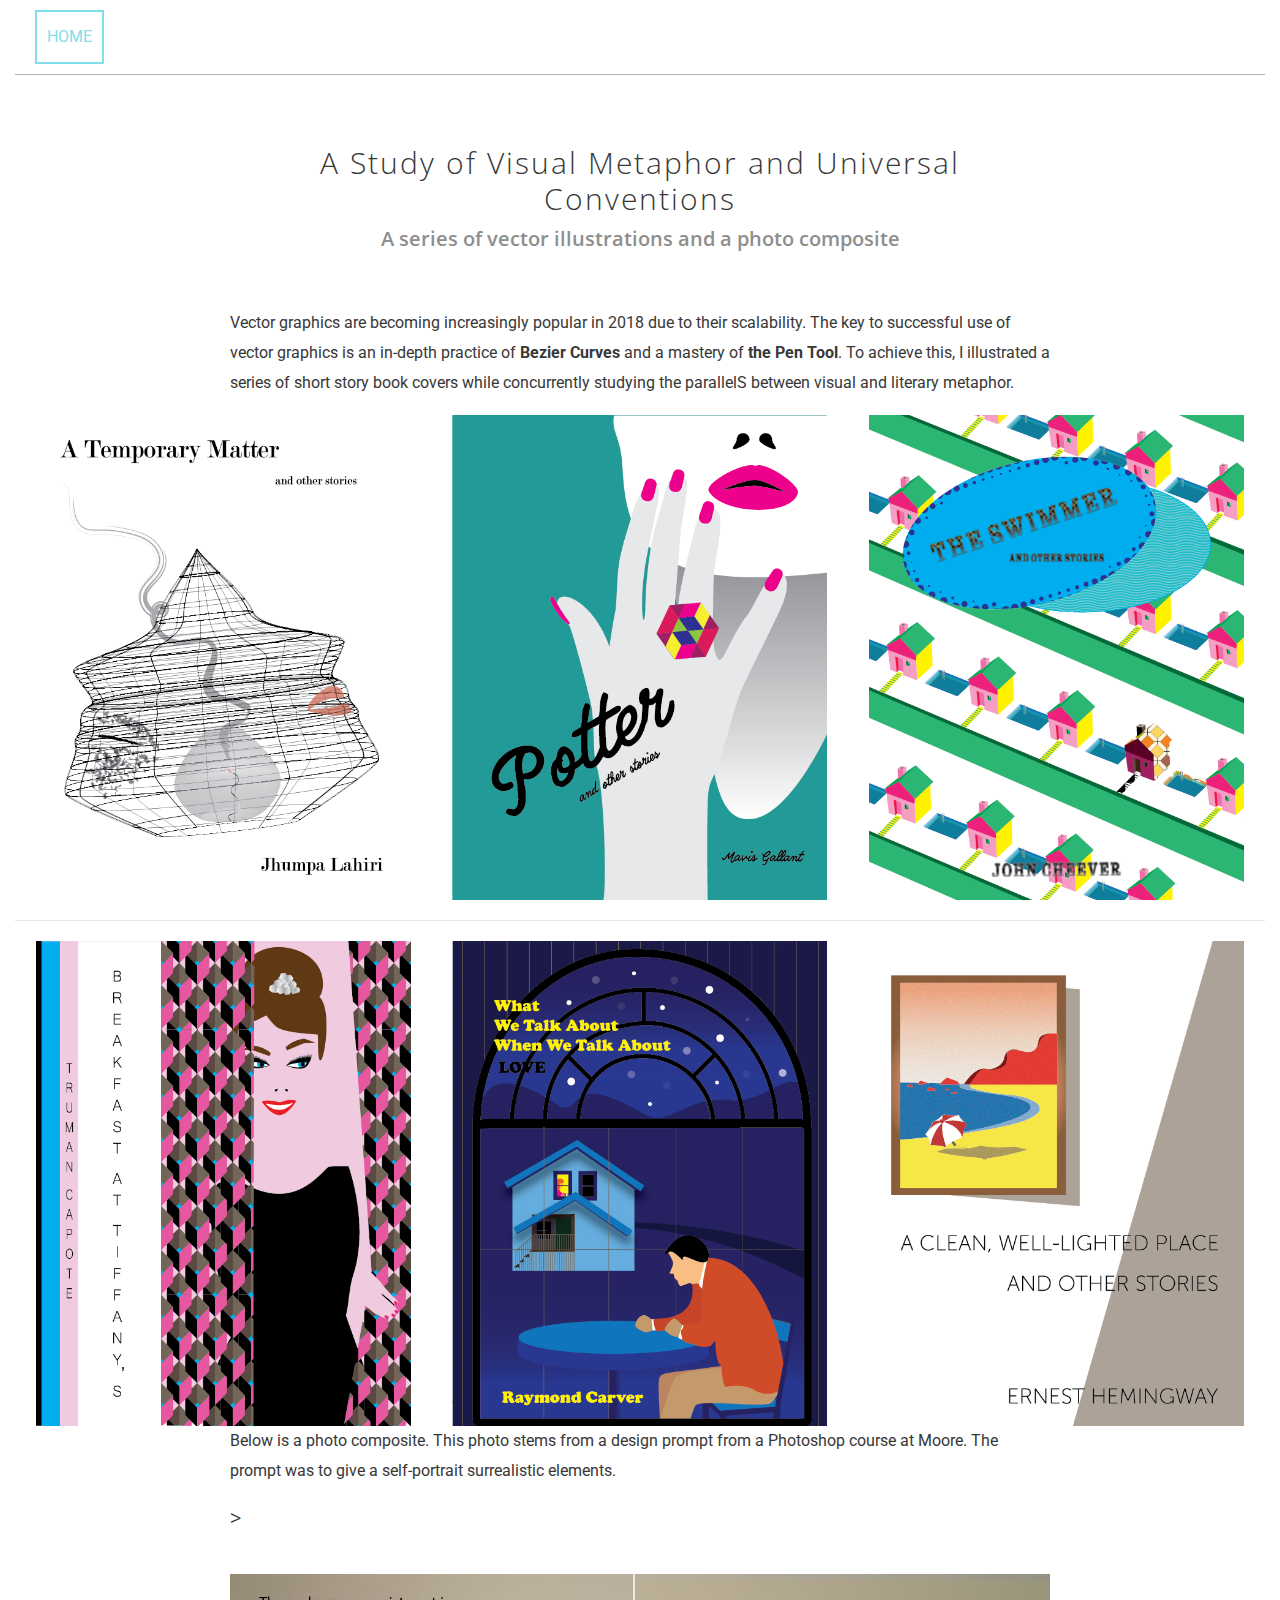
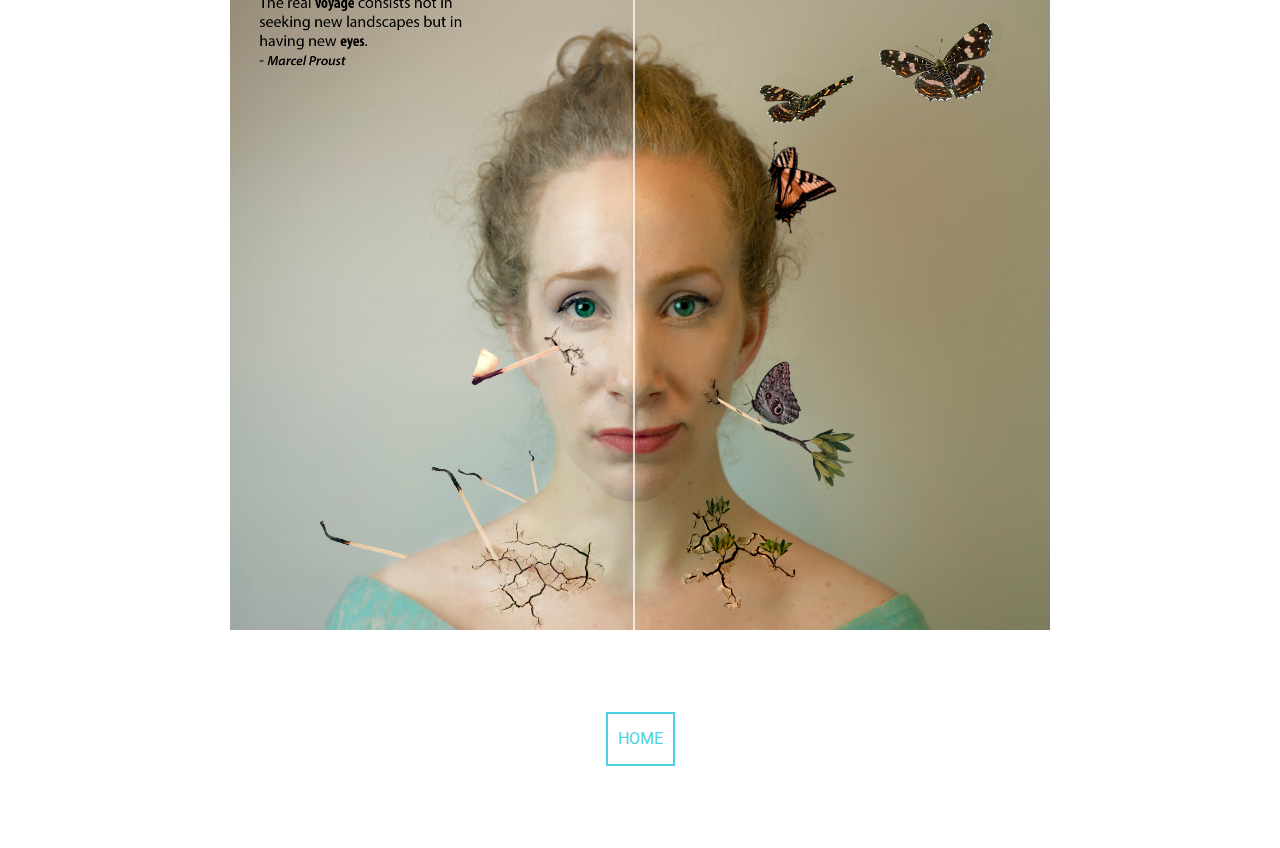
==== adobe.html @ 5710a35b "margins" ====
<html>

    <head>
    <title>Amy Asadi | Portfolio</title>
<!--
        
    BOOTSTRAP 4
-->
    <link type="text/css" rel="stylesheet" href="vendors/bootstrap-4.0.0/bootstrap-4.0.0-dist/css/bootstrap.min.css">
    <meta name="viewport" content="width=device-width, initial-scale=1.0">
        <link href="assets/css/bootstrap-responsive.css" rel="stylesheet">    
 <!--    CUSTOM CSS-->
    <link type="text/css" rel="stylesheet" href="resources/css/main-css.css">
    
        
<!--      FONTS  -->
     <link href="https://fonts.googleapis.com/css?family=Open+Sans:300,400,600,700" rel="stylesheet">
    <link href="https://fonts.googleapis.com/css?family=Roboto:300,400,500,700" rel="stylesheet">
    
    </head>
    
    
     <body>
     
    <div class="container-fluid">
    <div class="row">
        <div class= col-md-12>
    <nav class="navbar sticky-top">

   
        <a class="navigation-link" href="index.html">Home</a>
 
            </nav>
             
  </div>       
    
  </div>
             
         
       <div class="container">
        <div class="row main-content-copy">
    <div class="col-md-12">
    <h2>A Study of Visual Metaphor and Universal Conventions</h2>
        <h4 class="inner-pages inner-pages-top">A series of vector illustrations and a photo composite</h4>
        
        <p>Vector graphics are becoming increasingly popular in 2018 due to their scalability. The key to successful use of vector graphics is an in-depth practice of <strong>Bezier Curves</strong> and a mastery of <strong>the Pen Tool</strong>. To achieve this, I illustrated a series of short story book covers while concurrently studying the parallelS between visual and literary metaphor. </p>
    
            </div>
           </div>
        </div>
    
        <div class="vector-row">
        <img class="thumbnail-vector"src="resources/img/vectors/A%20Temporary%20Matter.png" alt="a temporary matter">
        <img class="thumbnail-vector"src="resources/img/vectors/Potter.png" alt="potter">
        <img class="thumbnail-vector"src="resources/img/vectors/The%20Swimmer.png" alt="the swimmer">
     </div>
        <hr>
      <div class="vector-row">
        <img class="thumbnail-vector"src="resources/img/vectors/Breakfast%20At%20Tiffany's.png" alt="a temporary matter">
        <img class="thumbnail-vector"src="resources/img/vectors/What%20We%20Talk%20About%20When%20We%20Talk%20About%20Love.png" alt="potter">
        <img class="thumbnail-vector"src="resources/img/vectors/A%20Clean%20Well%20Lighted%20Place.png" alt="the swimmer">
     </div>
        
        
        <div class="container">
            <div class="row main-content-copy">
                <div class="col-md-12">
                    <p>Below is a photo composite. This photo stems from a design prompt from a Photoshop course at Moore. The prompt was to give a self-portrait surrealistic elements.</p>
          >                  
        <img class="thumbnail-mentor-map" src="resources/img/vectors/composite.jpg">
                    
           <div class=button-box>         
        <a class="navigation-link" href="index.html">Home</a>
            </div>
        </div>
            </div>
        </div>
        
        

    </body>
---- resources/css/main-css.css ----
/*AMY PORTFOLIO CSS MAIN*/


/*-----------------RESETS-------------------------*/

*{
    margin: 0;
    padding: 0;
    box-sizing:border-box;
}

/*----------------GLOBAL STYLES'-------------------*/


html,
body{
    height:100%;
    background-color:#fff;
    font-family: 'Open Sans', sans-serif;
    font-size:20px;
    color:#383838;
    text-rendering: optimizeLegibility;
/*   */
    
       
}
.wrapper,
.container {

    margin:auto;
    max-width: 1440px;
    min-width:360px;
    
}



/*--------------------FONTS--------------------------*/




h3 {
    font-size: 1em;
    font-weight:200;
    text-transform: uppercase;
    border-top: 1px solid #8e8e8e;
    border-bottom: 1px solid #8e8e8e;
    padding: 10px 0;
    margin-top:20px;
    margin-bottom:20px;
    
}



h2 {
    font-size:1.5rem;
    font-weight:300;
    letter-spacing:2px;
    margin:30px 0 10px 0;
    text-align:center;
    
}


h4 {
    
    font-size:1rem;
    font-weight:600;
    color:#8e8e8e;
}

h5 {
    font-family: 'Roboto', sans-serif;
    font-size:.8rem;
    font-weight:300;
}

p {
    margin-bottom:2%;
}

p,
li {
    font-family: 'Roboto', sans-serif;
    font-size:.8rem;
    font-weight:400;
    line-height: 1.5rem;
}

a:link,
a:visited{
    font-family: 'Roboto', sans-serif;
    font-size:.8rem;
    font-weight:400;
    line-height: 1.5rem;
    color: #4dd0e1;
}



/*Navigation*/

.button-box {
    display:flex;
    justify-content: space-around;
    margin-bottom:10%;
}

.navigation-link {
    border: 2px solid #4dd0e1;
    padding:10px;
    font-weight: 500;
    margin 2% 0;
}

.navigation-link:hover,
.naigation-link:visited {
    text-decoration: none;
    color: #69b8c3;
    transition: 0.2s;
}

.inner-pages-top {
    margin-bottom:7%;
}

.heading-inner{
    margin-top:6%;

}

.dashboard-principles {
    display: flex;
    justify-content: center;
}

.vector-row {
/*background-color:#ededed;*/
display:flex;
justify-content: center;
    margin:0;
    
}

.thumbnail-vector {
    width:30%;
    height:auto;
    margin:auto;
       
    
}


.container-septa {
    display:flex;
    flex-direction: row;
    justify-content: center;
   
}
/*--------------------ASIDE INFO STYLES--------------*/

.aside-info {
    position:sticky;
    top:0;
    left:0;
    border-right: 1px solid #8e8e8e;
    border-left: 1px solid #8e8e8e;
    height:100vh;
    padding:0 10%;
}

.aside-info-box {
    position: relative;;
    top:50%;
    transform: translateY(-50%);
     
    
}

.aside-info-box img {
    width: 150px;
    height:auto;
    border-radius: 50%;
    display:block;
    margin:auto;
    margin-bottom:10px;
}


.aside-info-box h1 {
    color:#777777;
    font-size:1.5rem;
    font-weight:600;
    text-align:center;
    margin-bottom:5px;
    
}


.aside-info p {
    font-size: .8rem;
    font-weight:300;
    text-align:center;
    
}


.aside-info ul {
    width:50%;
    margin:auto;
    display:flex;
    justify-content:space-around;
   
}


.aside-info ul li {
    display:inline;
    list-style:none;
   
   
}


/*-------------PHOTOS----------------------------*/

.thumbnail-feature {
    max-width: 60%;
    height:auto;
    display:block;
    margin: 5% auto 15% auto;
}


.thumbnail-septa {
    max-width: 40%;
    height:auto;
    display:block;
    margin: 2%;
     align-self: center;
}

.thumbnail-mentor-map {
    max-width:100%;
    height:auto;
    display:block;
    margin: 5% auto 10% auto;
}


/*-------------MAIN CONTENT STYLES----------------*/
.thumbnail {
    max-width: 60%;
    height:auto;
    display:block;
    margin: 2% auto;
}

.main-content-box {
/*    background-color:#fff7f7;*/
    border-radius: 5px;
    margin-top:20px;
}

.main-content-box h2 {
    font-size: .9rem;
    font-weight: 600;
    margin-bottom:5px;
    margin-top:20px;
    
}

.main-content-box p {
    font-size:.7rem;
    font-weight:200;
    margin-bottom:5px;
    
}

.main-content-box a:link,
.main-content-box a:visited,
 .navigation-link {
    font-size: .7rem;
    font-weight: 700;
    color: #4dd0e1;
    text-transform: uppercase;
}


.main-content-box a:hover,
.main-content-box a:active,
 {
    text-decoration:none;
    color:#3db0bf;
    transition: 0.2s;
}


.casestudy-one {
     border-bottom: 1px solid rgba(167, 167, 167, 0.5);
    margin-bottom:20px;
}


.main-content-copy {
    margin:auto;
}

/*----------------PAGNATION STYLES-------------------*/


.navbar {
    background-color:#fff;
    opacity: 0.7;
    border-bottom: 1px solid #8e8e8e;
    margin-bottom:40px;
    position:sticky;
    webkit:sticky;
    
}



.navbar-brand{
    
}
.navbar-brand-img {
    width:50px;
    height:auto;
    
}



.pagination {
    
    margin-top:20px;
}


.main-content-copy {
    max-width:850px;
    margin:auto;
}

.inner-pages {
    text-align:center;
}





@media only screen and (max-width: 768px) {
    
    .wrapper {
        margin-bottom: 5%;
    }
    
    .navbar-sticky-top {
        width:80%;
    }
    
   
        h1
        p, {
            text-align:center;
        }
   

   .thumbnail-septa {
    max-width: 30%;
    height:auto;
    display:block;
    margin: 2% auto;
}
    
    .vector-row {
        display:flex;
        flex-direction: column;
    
       
    }
    
    .thumbnail-feature {
        width:60%;
    }
    
    .thumbnail-vector {
        width: 50%;
        height:auto;
        margin-bottom:20px;
    }
    
    .container-septa {
    display:flex;
    flex-direction: column;
   
}
    
    .thumbnail-mentor-map {
        width:60%;
    }

}
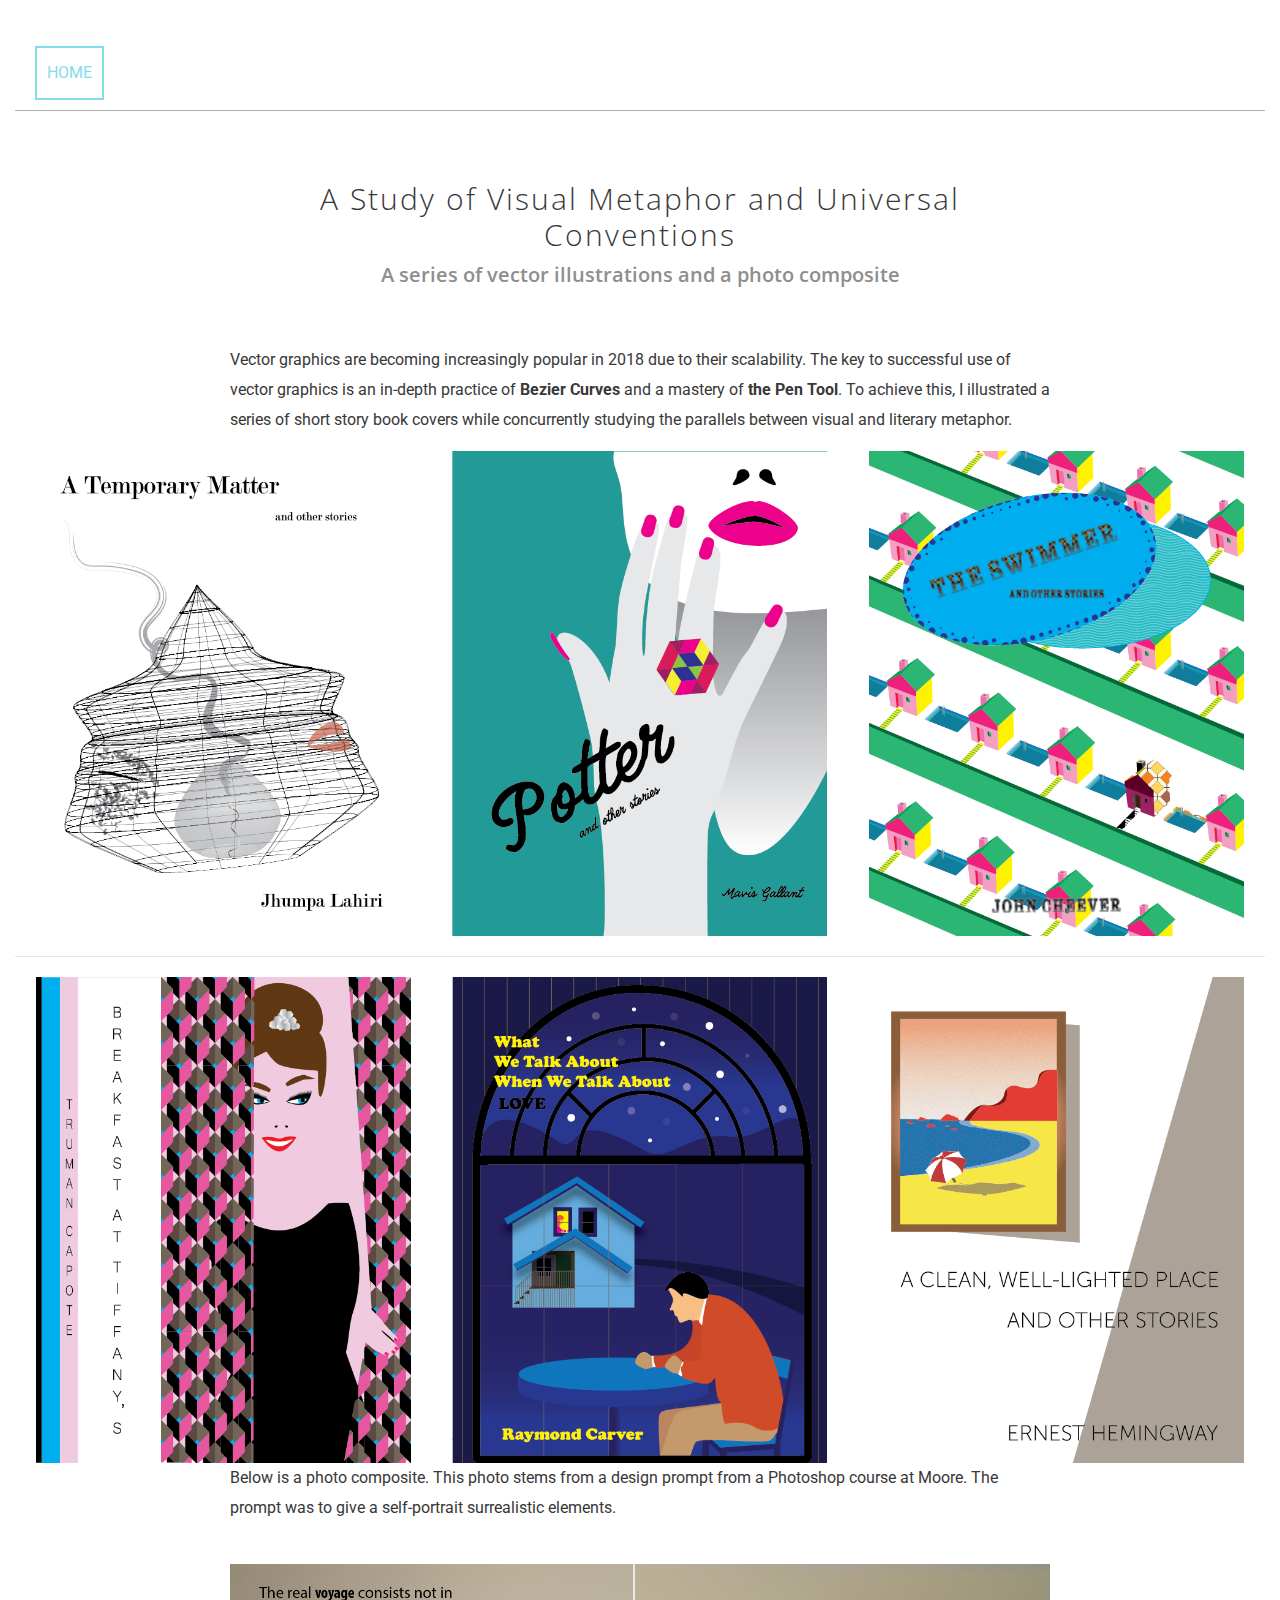
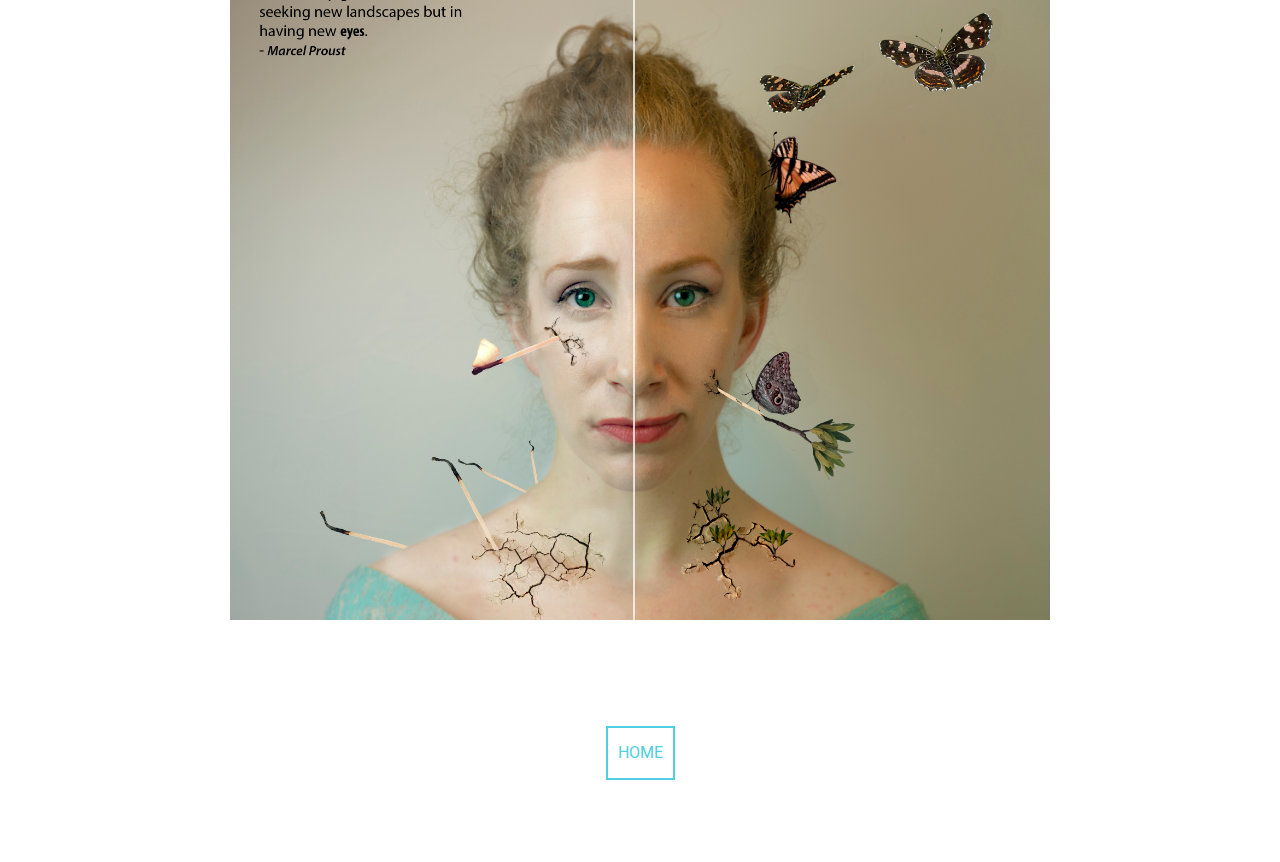
==== commit 162e05a4: "clean" ====
--- a/adobe.html
+++ b/adobe.html
@@ -7,7 +7,7 @@
     BOOTSTRAP 4
 -->
     <link type="text/css" rel="stylesheet" href="vendors/bootstrap-4.0.0/bootstrap-4.0.0-dist/css/bootstrap.min.css">
-    <meta name="viewport" content="width=device-width, initial-scale=1.0">
+    <meta name="viewport" content="width=device-width, initial-scale=1">
         <link href="assets/css/bootstrap-responsive.css" rel="stylesheet">    
  <!--    CUSTOM CSS-->
     <link type="text/css" rel="stylesheet" href="resources/css/main-css.css">
@@ -43,7 +43,7 @@
     <h2>A Study of Visual Metaphor and Universal Conventions</h2>
         <h4 class="inner-pages inner-pages-top">A series of vector illustrations and a photo composite</h4>
         
-        <p>Vector graphics are becoming increasingly popular in 2018 due to their scalability. The key to successful use of vector graphics is an in-depth practice of <strong>Bezier Curves</strong> and a mastery of <strong>the Pen Tool</strong>. To achieve this, I illustrated a series of short story book covers while concurrently studying the parallelS between visual and literary metaphor. </p>
+        <p>Vector graphics are becoming increasingly popular in 2018 due to their scalability. The key to successful use of vector graphics is an in-depth practice of <strong>Bezier Curves</strong> and a mastery of <strong>the Pen Tool</strong>. To achieve this, I illustrated a series of short story book covers while concurrently studying the parallels between visual and literary metaphor. </p>
     
             </div>
            </div>
@@ -66,7 +66,7 @@
             <div class="row main-content-copy">
                 <div class="col-md-12">
                     <p>Below is a photo composite. This photo stems from a design prompt from a Photoshop course at Moore. The prompt was to give a self-portrait surrealistic elements.</p>
-          >                  
+                            
         <img class="thumbnail-mentor-map" src="resources/img/vectors/composite.jpg">
                     
            <div class=button-box>         
@@ -78,4 +78,4 @@
         
         
 
-    </body>+    </body>
--- a/resources/css/main-css.css
+++ b/resources/css/main-css.css
@@ -112,7 +112,8 @@
     border: 2px solid #4dd0e1;
     padding:10px;
     font-weight: 500;
-    margin 2% 0;
+    margin-top: 3%;
+    color:pink;
 }
 
 .navigation-link:hover,
@@ -404,4 +405,4 @@
         width:60%;
     }
 
-}+}
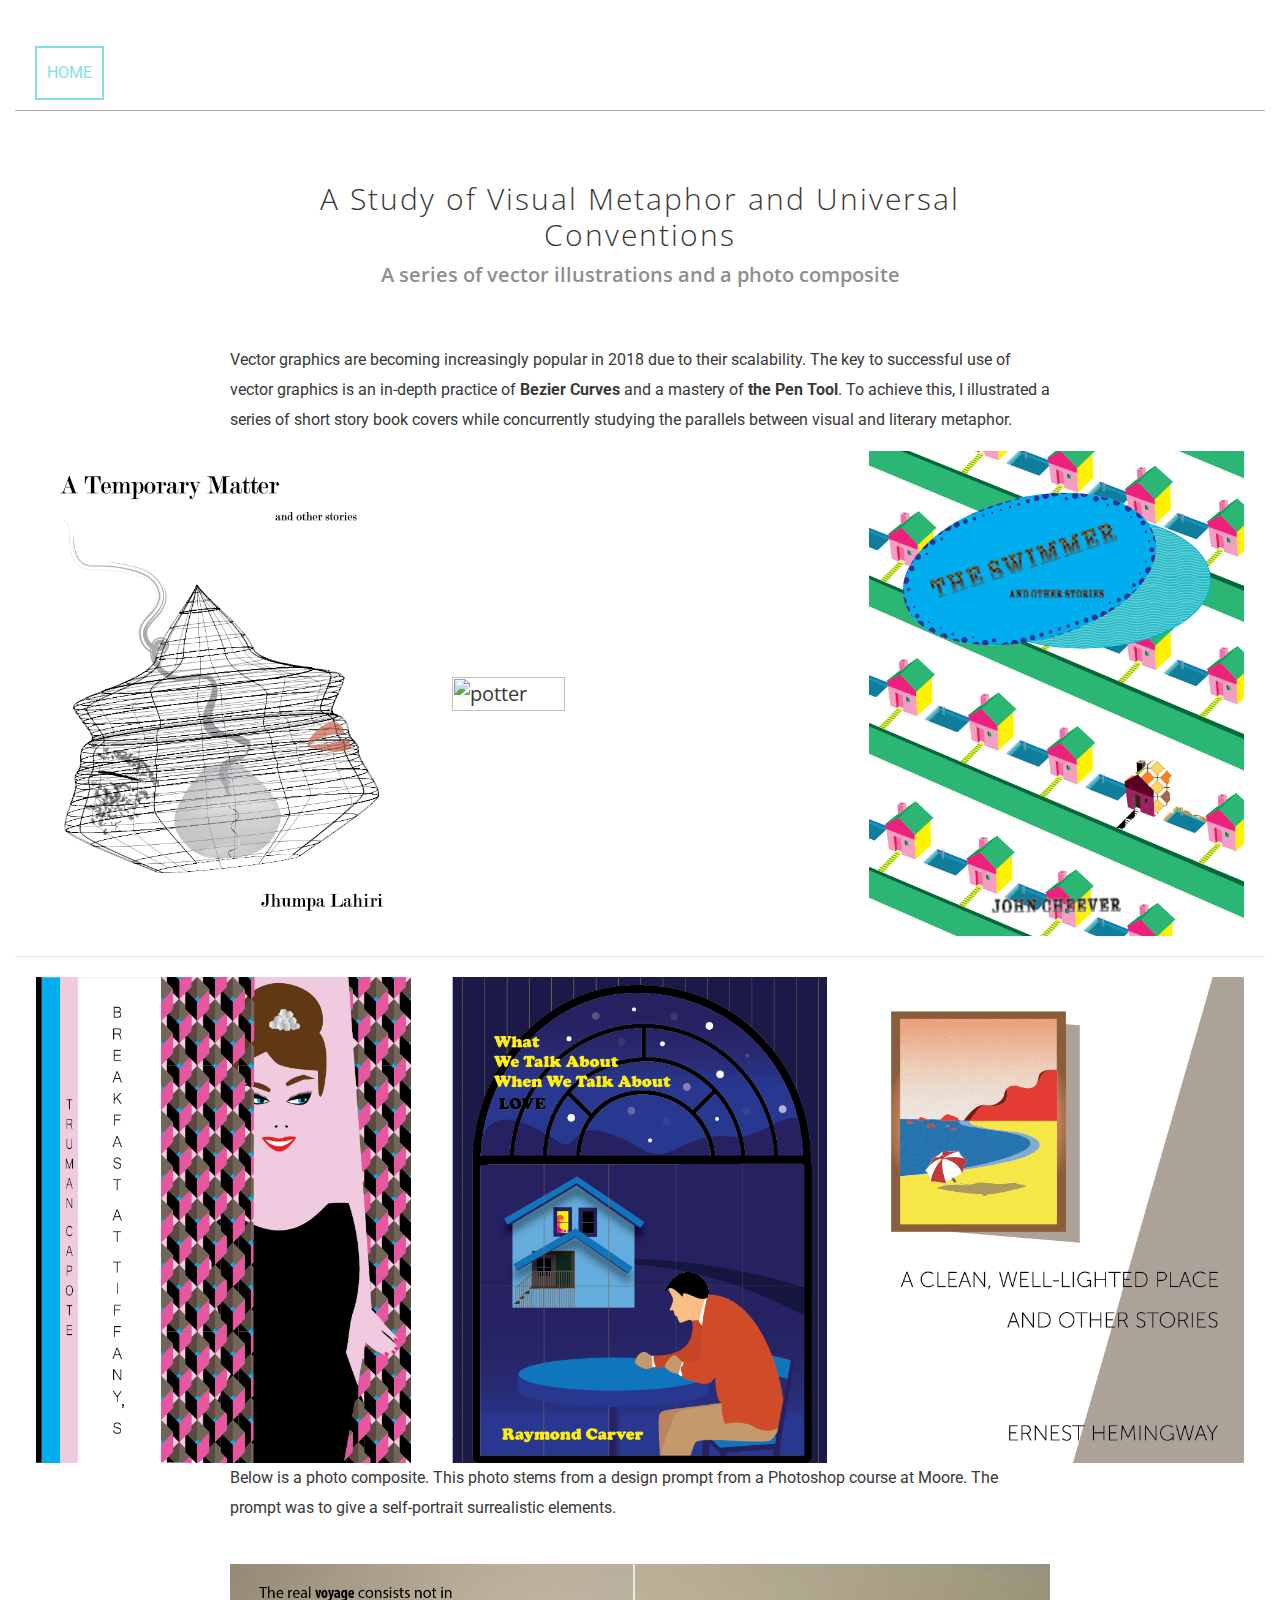
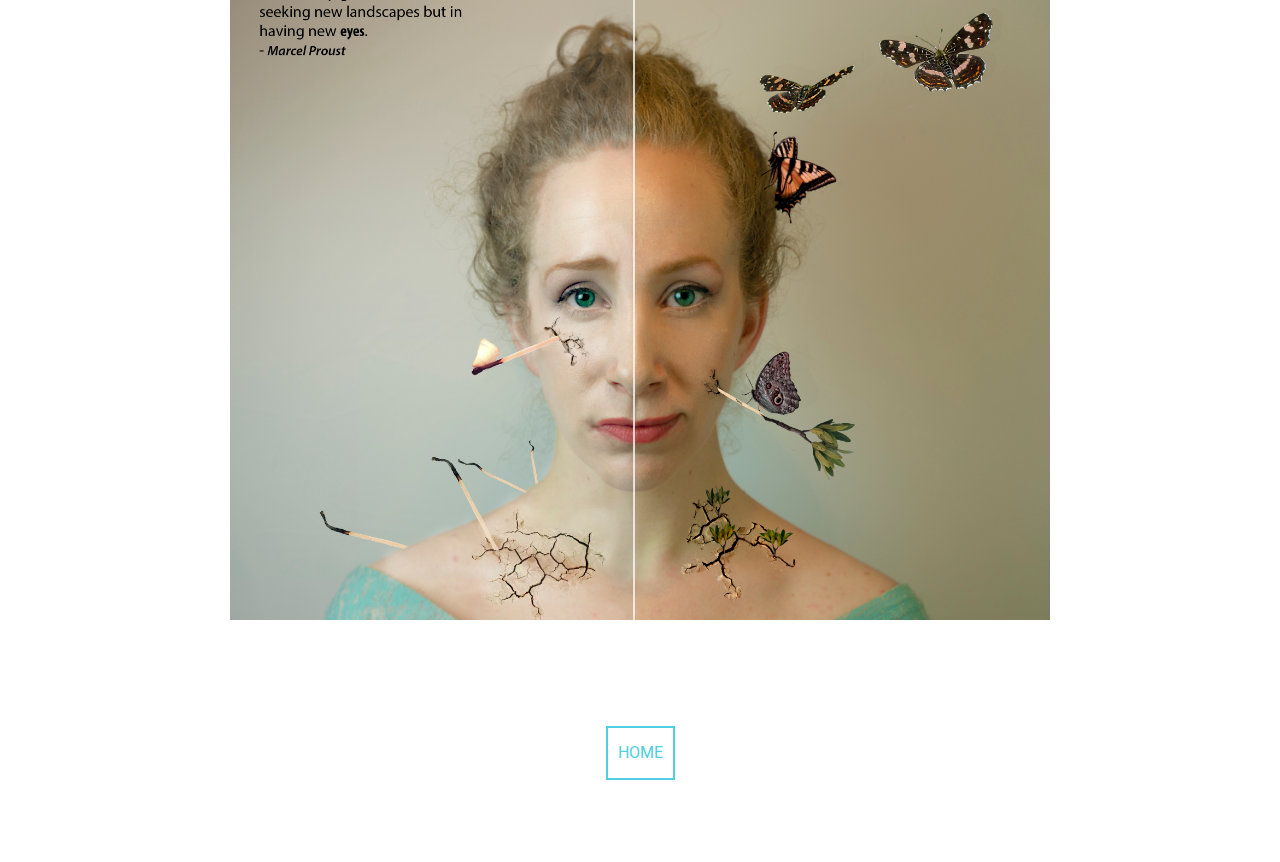
==== commit 3eb5da91: "potter new" ====
--- a/adobe.html
+++ b/adobe.html
@@ -51,7 +51,7 @@
     
         <div class="vector-row">
         <img class="thumbnail-vector"src="resources/img/vectors/A%20Temporary%20Matter.png" alt="a temporary matter">
-        <img class="thumbnail-vector"src="resources/img/vectors/Potter.png" alt="potter">
+        <img class="thumbnail-vector"src="resources/img/vectors/potter.png" alt="potter">
         <img class="thumbnail-vector"src="resources/img/vectors/The%20Swimmer.png" alt="the swimmer">
      </div>
         <hr>
--- a/resources/css/main-css.css
+++ b/resources/css/main-css.css
@@ -113,7 +113,7 @@
     padding:10px;
     font-weight: 500;
     margin-top: 3%;
-    color:pink;
+
 }
 
 .navigation-link:hover,
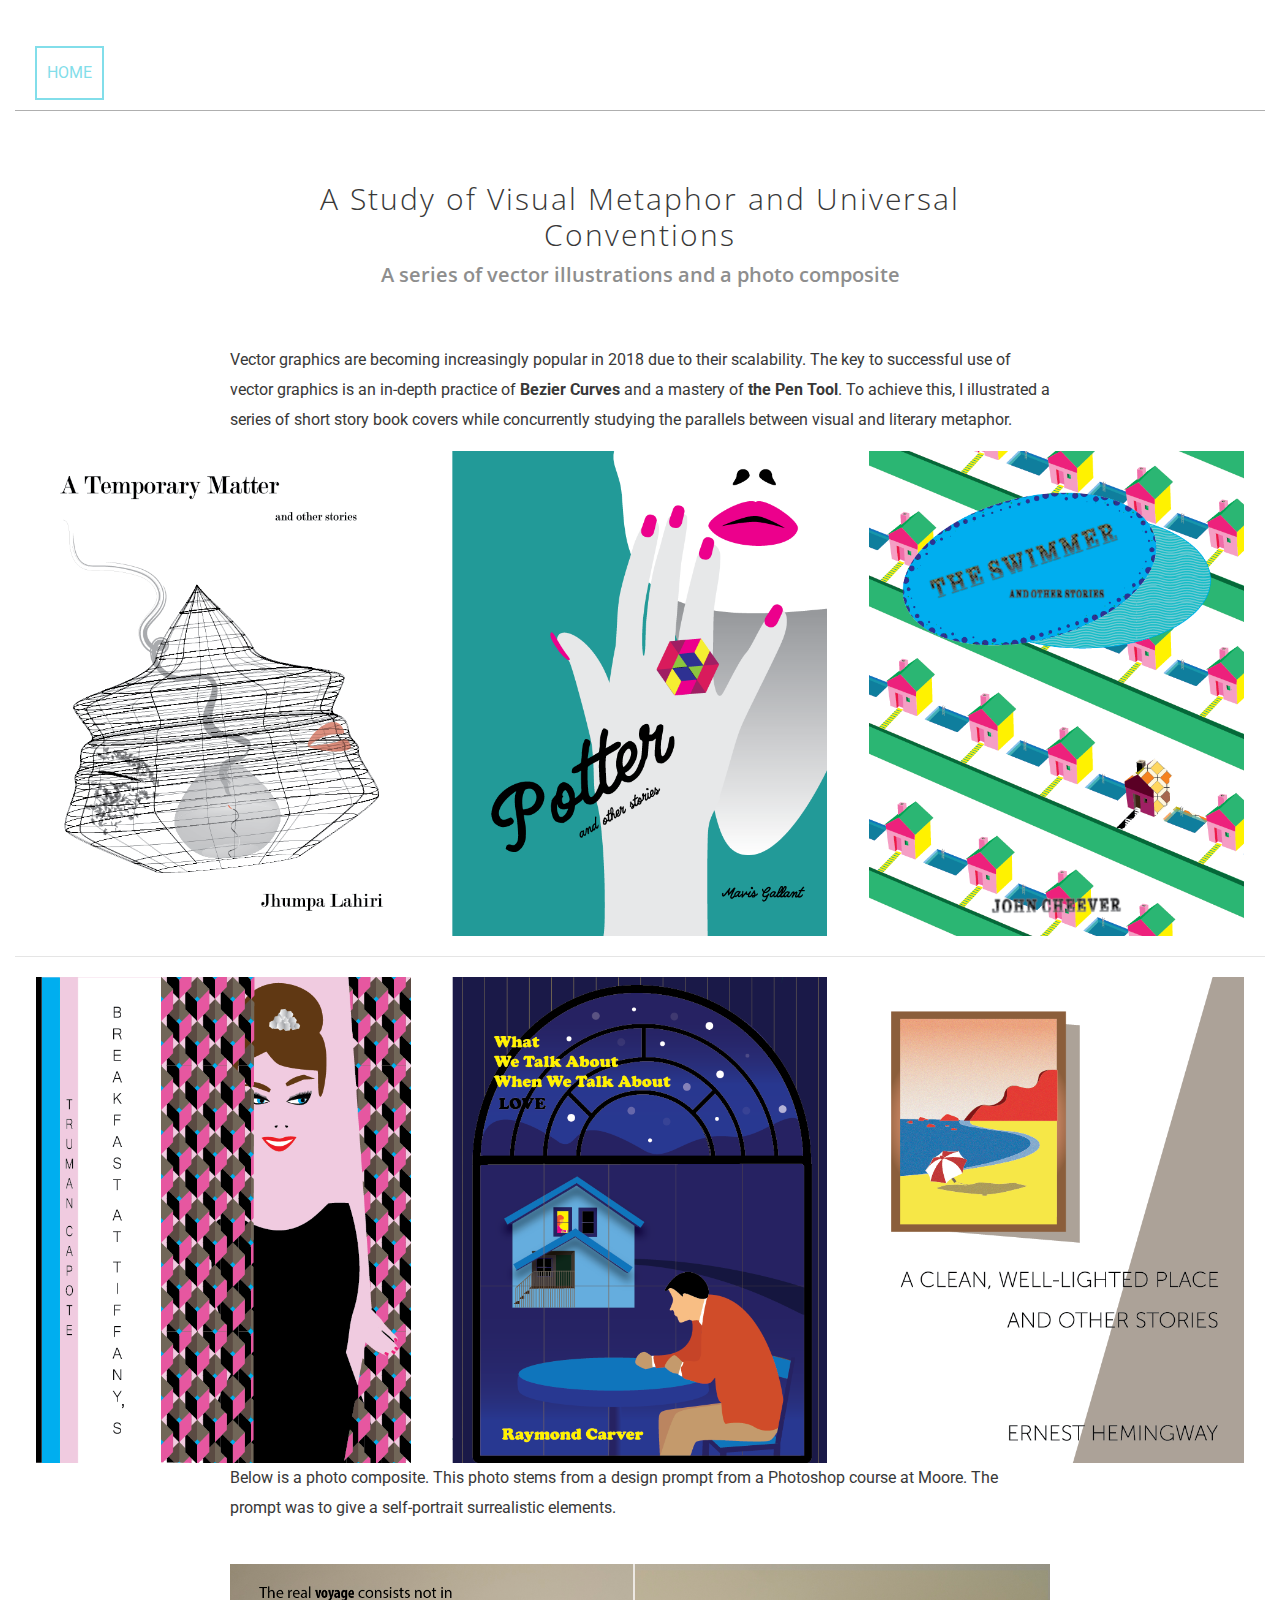
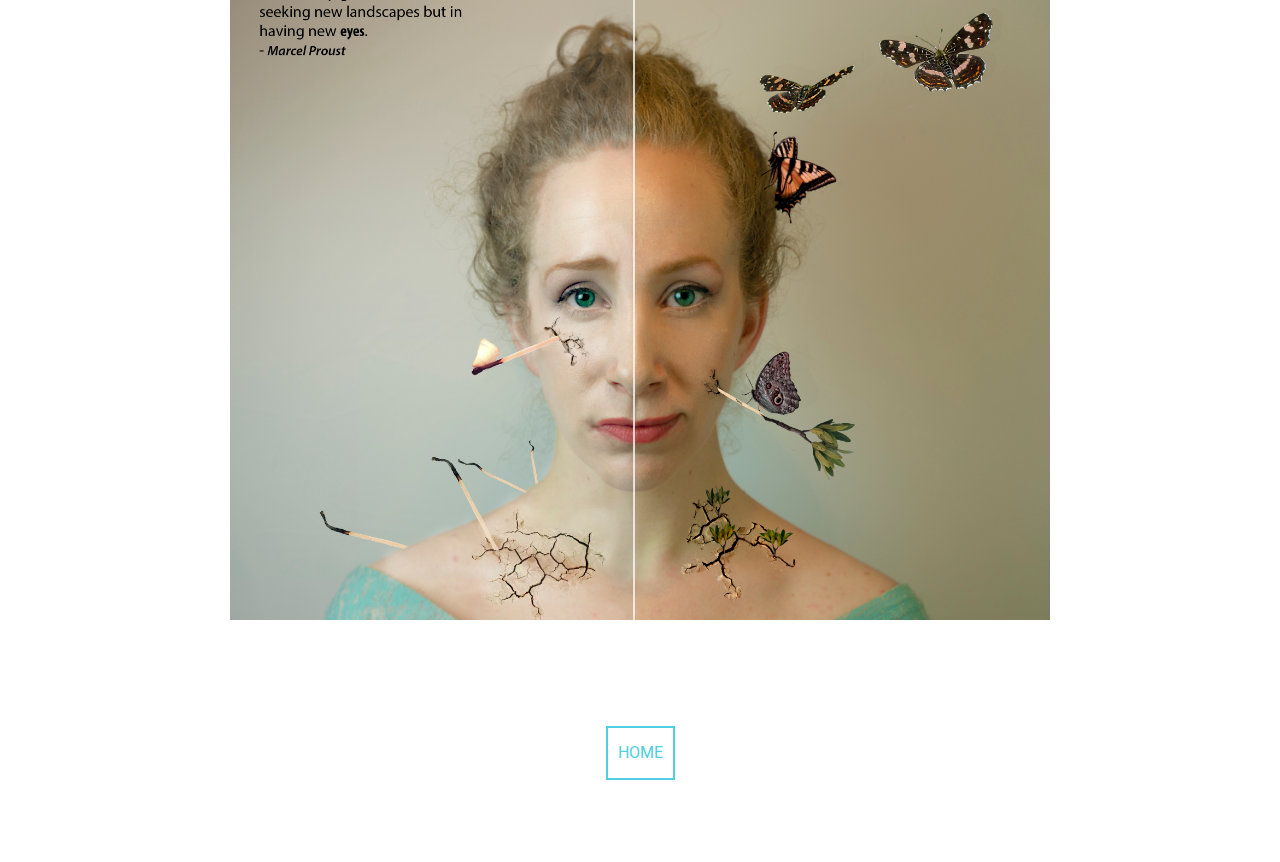
==== commit 09e4d0f6: "potter new photo" ====
--- a/adobe.html
+++ b/adobe.html
@@ -51,7 +51,7 @@
     
         <div class="vector-row">
         <img class="thumbnail-vector"src="resources/img/vectors/A%20Temporary%20Matter.png" alt="a temporary matter">
-        <img class="thumbnail-vector"src="resources/img/vectors/potter.png" alt="potter">
+        <img class="thumbnail-vector"src="resources/img/vectors/potter_new.png" alt="potter">
         <img class="thumbnail-vector"src="resources/img/vectors/The%20Swimmer.png" alt="the swimmer">
      </div>
         <hr>
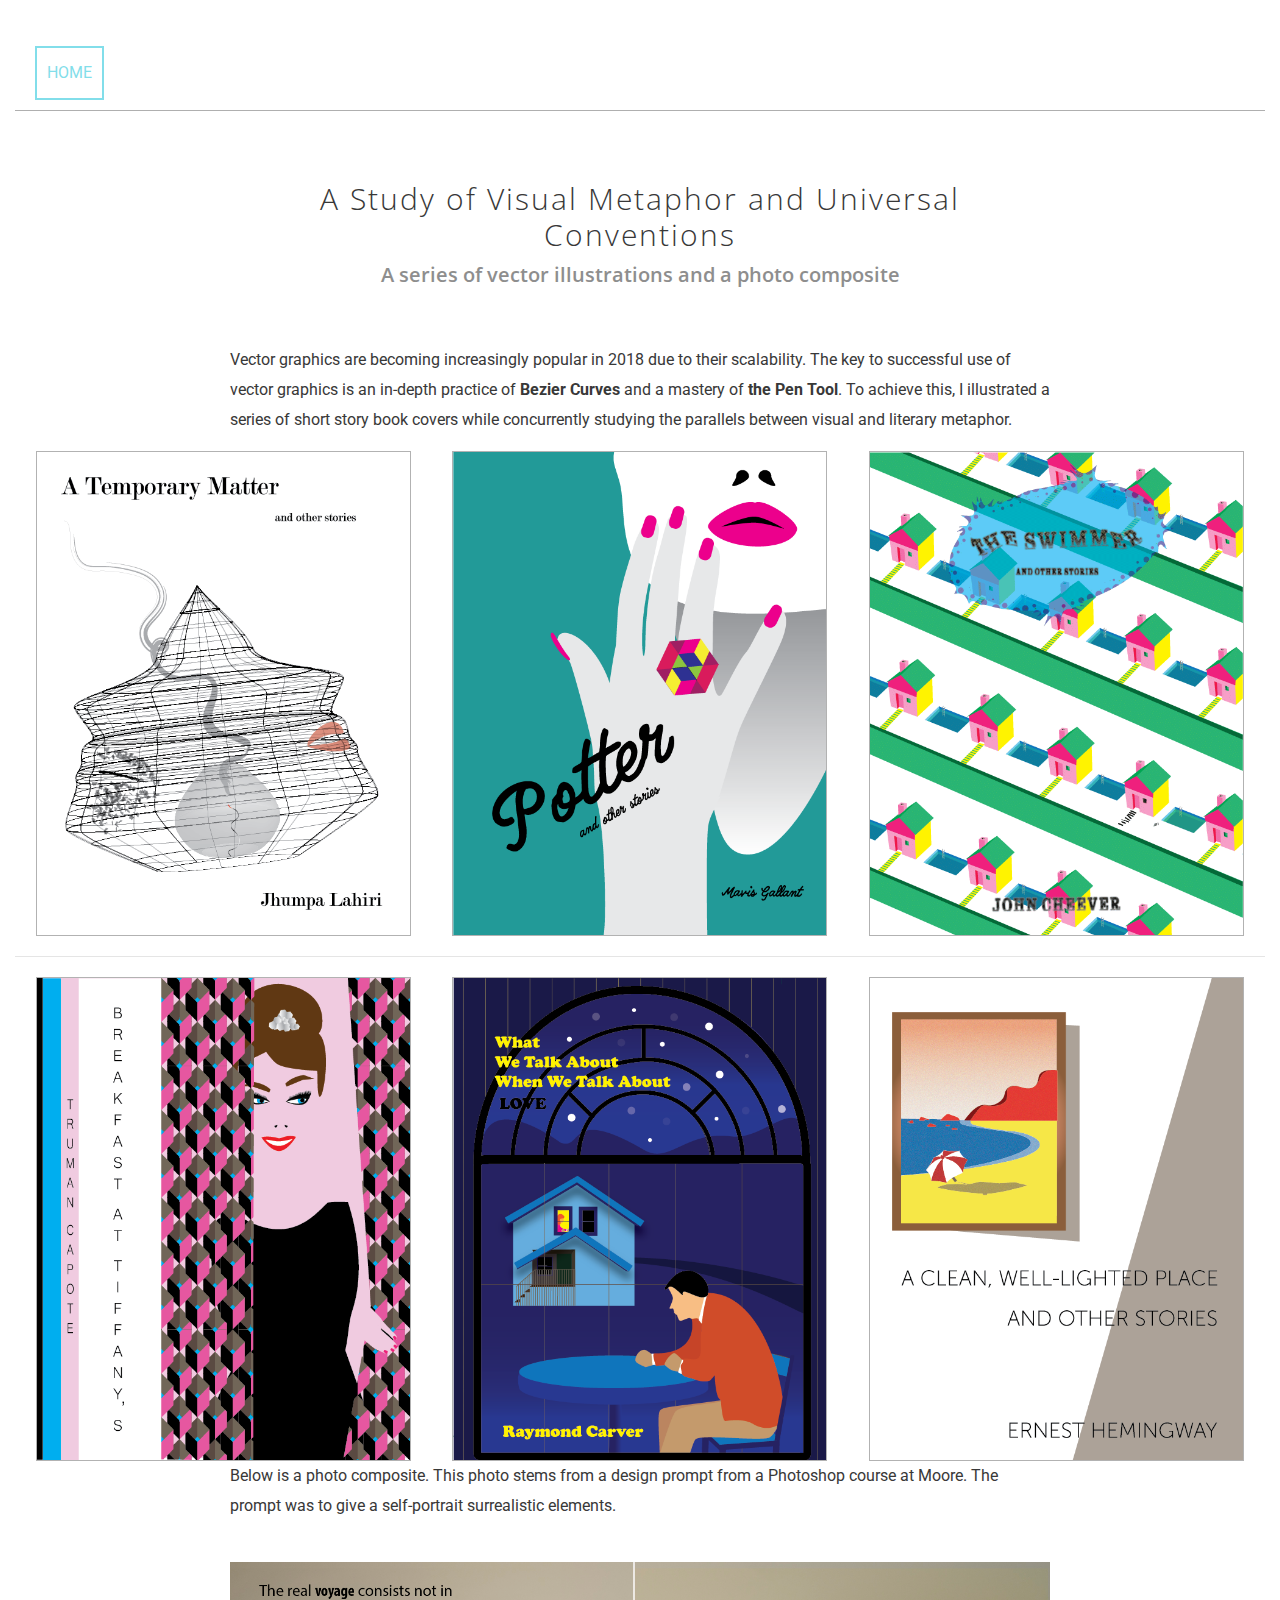
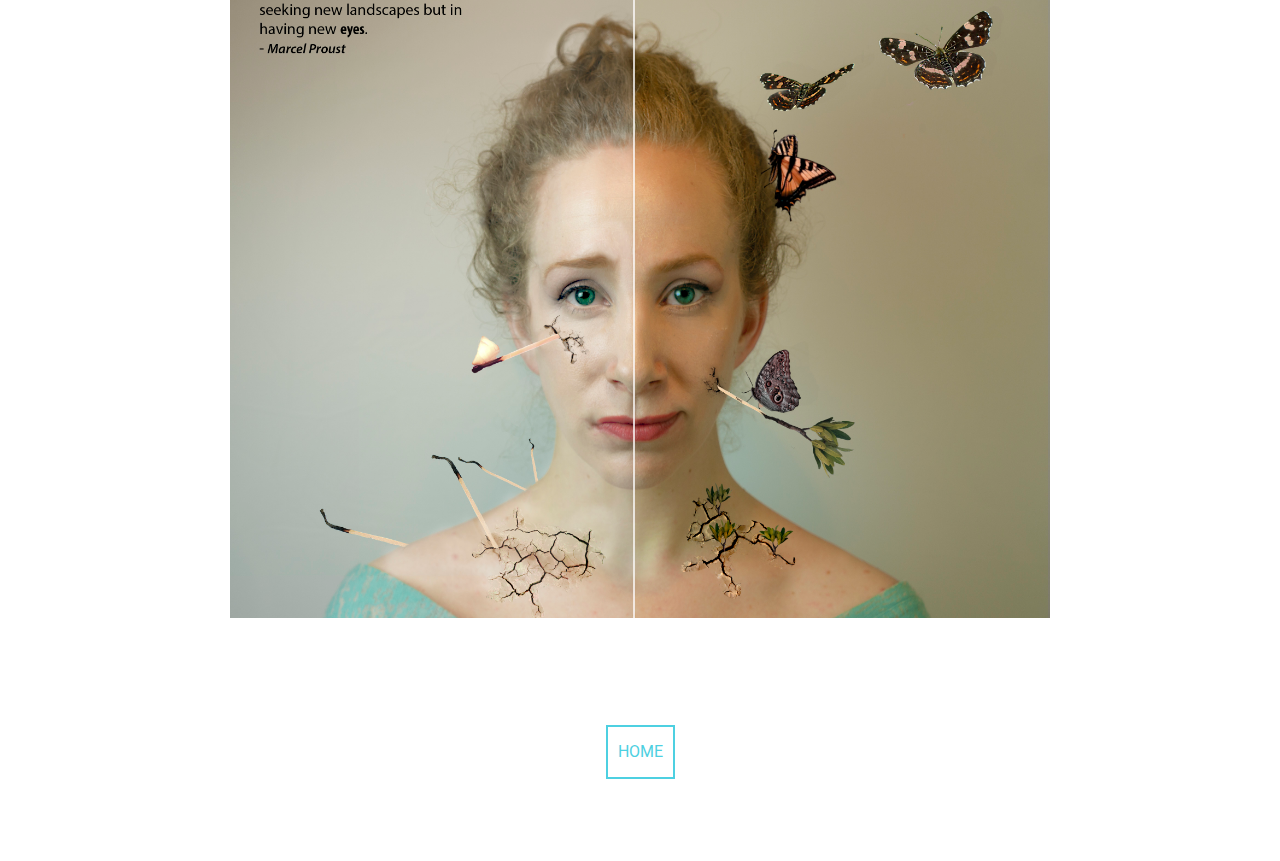
==== commit d35d39a9: "new swimmer vector" ====
--- a/adobe.html
+++ b/adobe.html
@@ -52,7 +52,7 @@
         <div class="vector-row">
         <img class="thumbnail-vector"src="resources/img/vectors/A%20Temporary%20Matter.png" alt="a temporary matter">
         <img class="thumbnail-vector"src="resources/img/vectors/potter_new.png" alt="potter">
-        <img class="thumbnail-vector"src="resources/img/vectors/The%20Swimmer.png" alt="the swimmer">
+        <img class="thumbnail-vector"src="resources/img/vectors/the_swimmer_new.png" alt="the swimmer">
      </div>
         <hr>
       <div class="vector-row">
--- a/resources/css/main-css.css
+++ b/resources/css/main-css.css
@@ -145,14 +145,6 @@
     
 }
 
-.thumbnail-vector {
-    width:30%;
-    height:auto;
-    margin:auto;
-       
-    
-}
-
 
 .container-septa {
     display:flex;
@@ -249,6 +241,16 @@
     display:block;
     margin: 5% auto 10% auto;
 }
+ 
+
+
+.thumbnail-vector {
+    width:30%;
+    height:auto;
+    margin:auto;
+    border:1px solid #b2b2b2;    
+    
+}
 
 
 /*-------------MAIN CONTENT STYLES----------------*/
@@ -381,6 +383,7 @@
     .vector-row {
         display:flex;
         flex-direction: column;
+       
     
        
     }
@@ -393,6 +396,7 @@
         width: 50%;
         height:auto;
         margin-bottom:20px;
+        border:1px solid #b2b2b2; 
     }
     
     .container-septa {
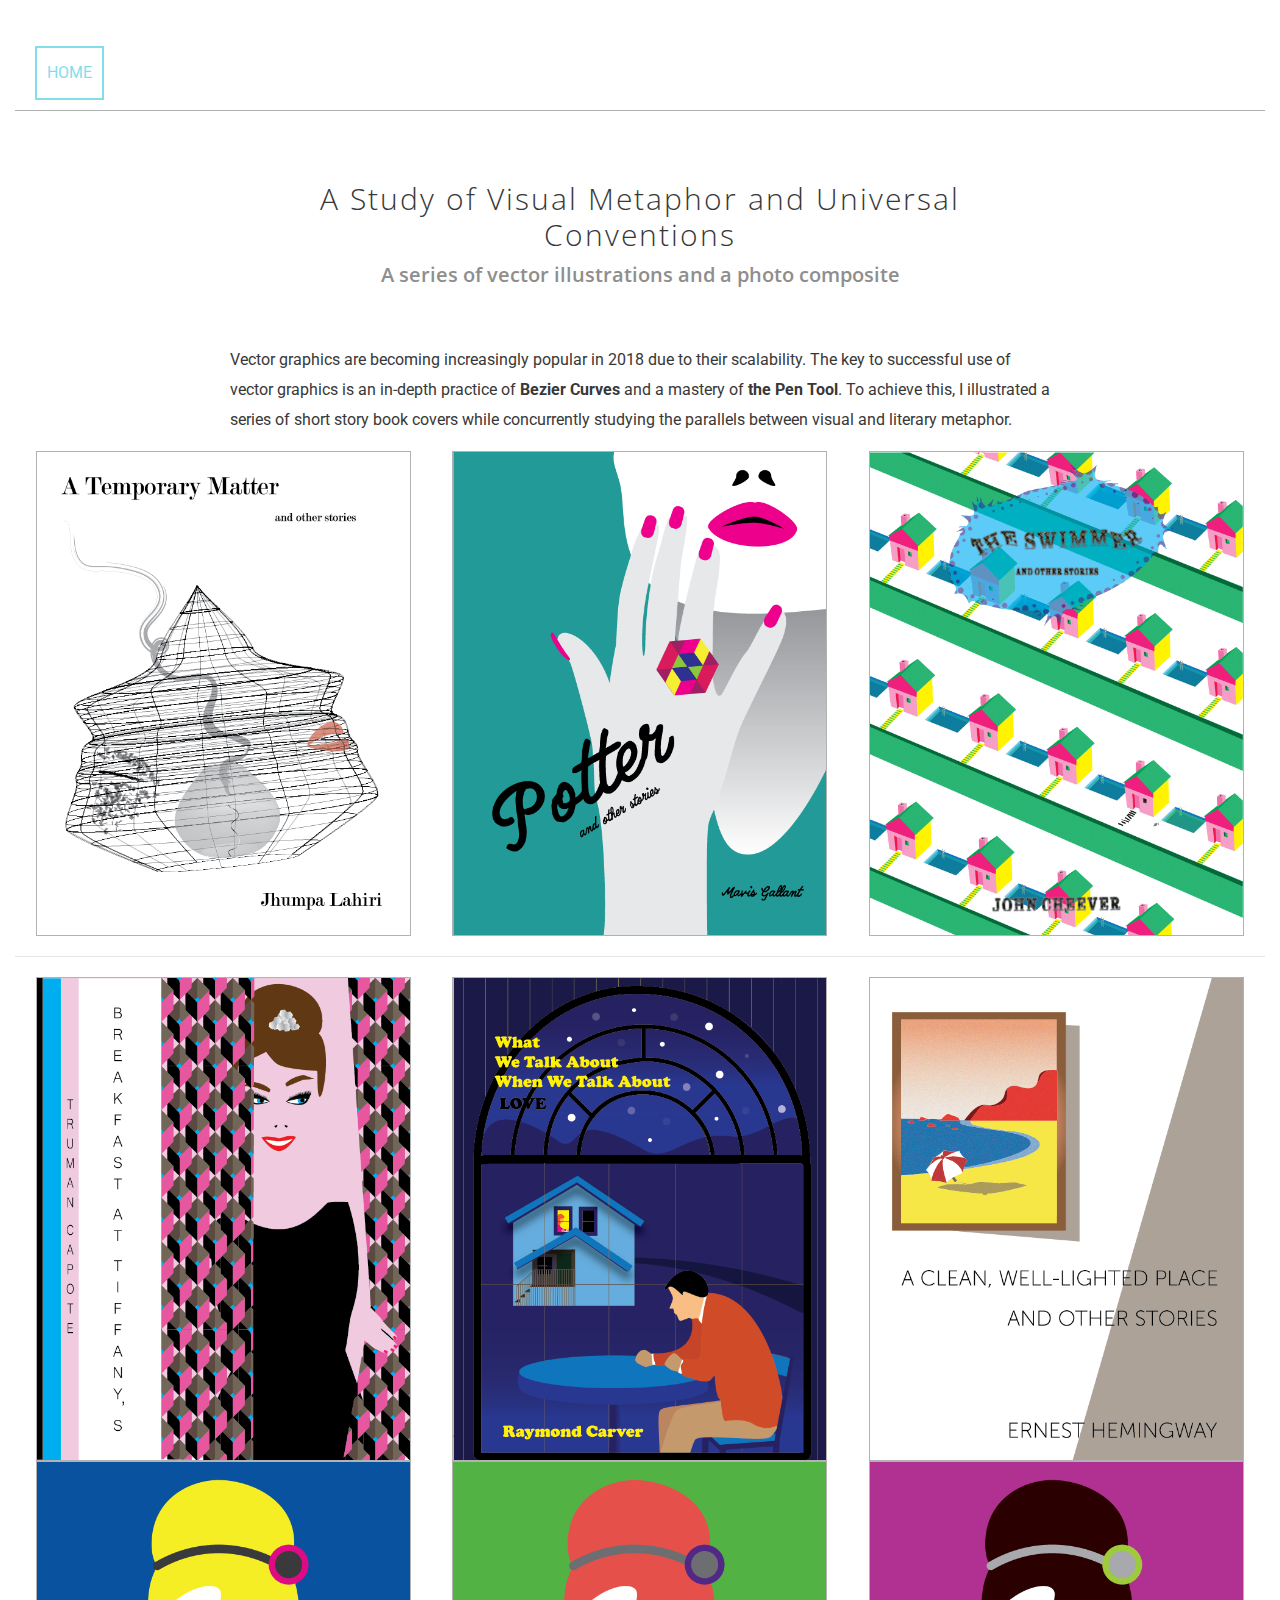
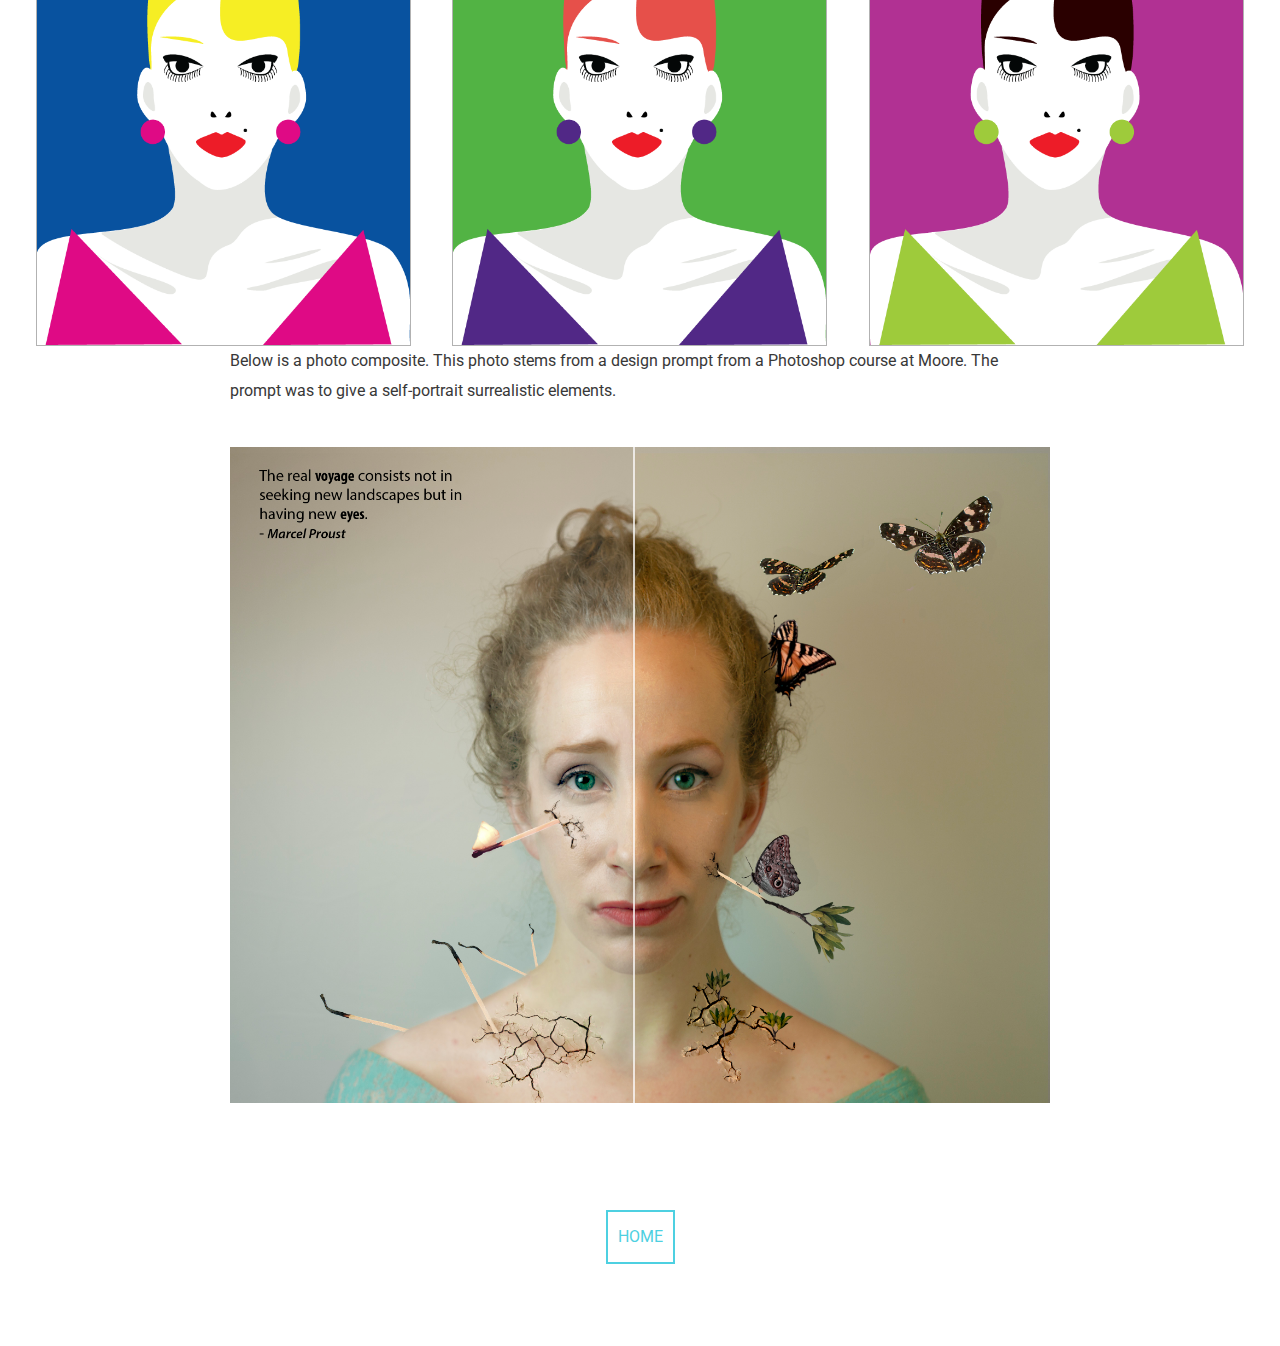
==== commit 42d75c4a: "new vectors" ====
--- a/adobe.html
+++ b/adobe.html
@@ -61,6 +61,11 @@
         <img class="thumbnail-vector"src="resources/img/vectors/A%20Clean%20Well%20Lighted%20Place.png" alt="the swimmer">
      </div>
         
+         <div class="vector-row">
+        <img class="thumbnail-vector"src="resources/img/vectors/girl_1.png" alt="girl_1">
+        <img class="thumbnail-vector"src="resources/img/vectors/girl_2.png" alt="girl_2">
+        <img class="thumbnail-vector"src="resources/img/vectors/girl_3.png" alt="girl_3">
+     </div>
         
         <div class="container">
             <div class="row main-content-copy">
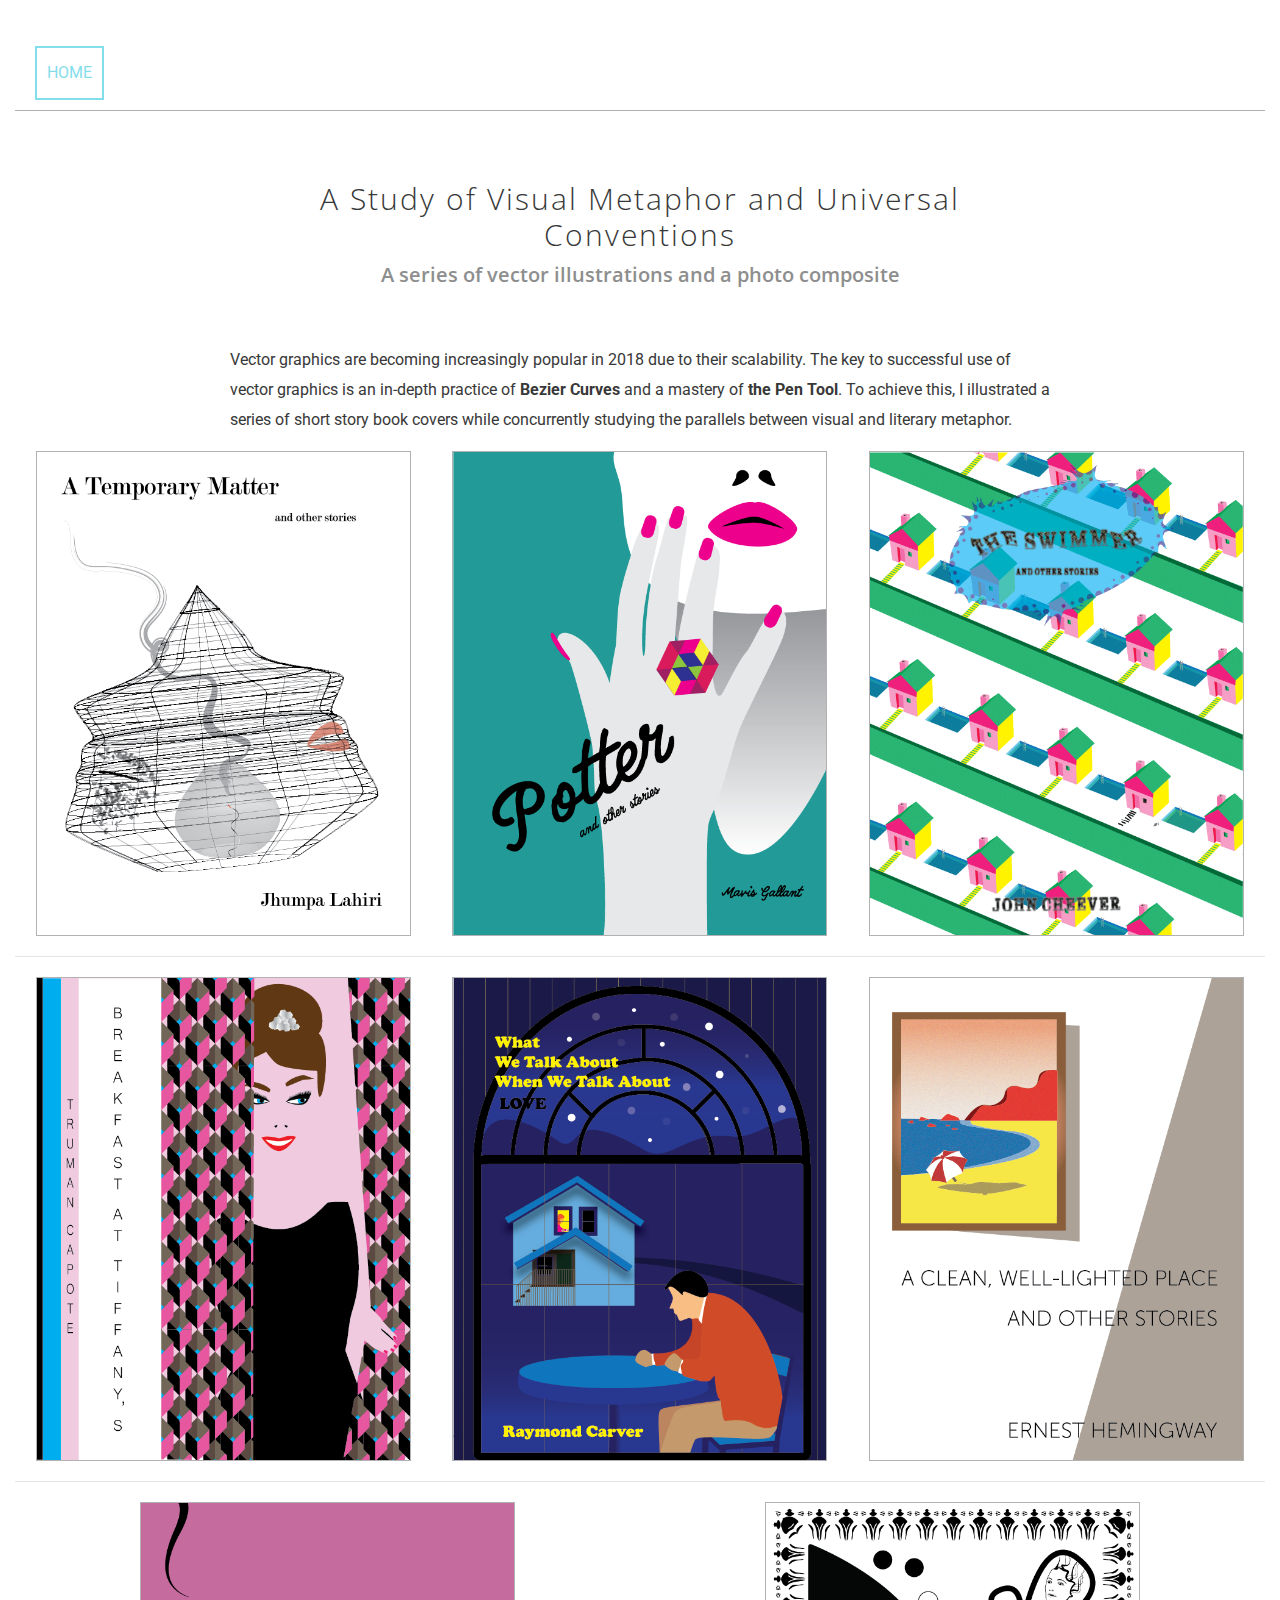
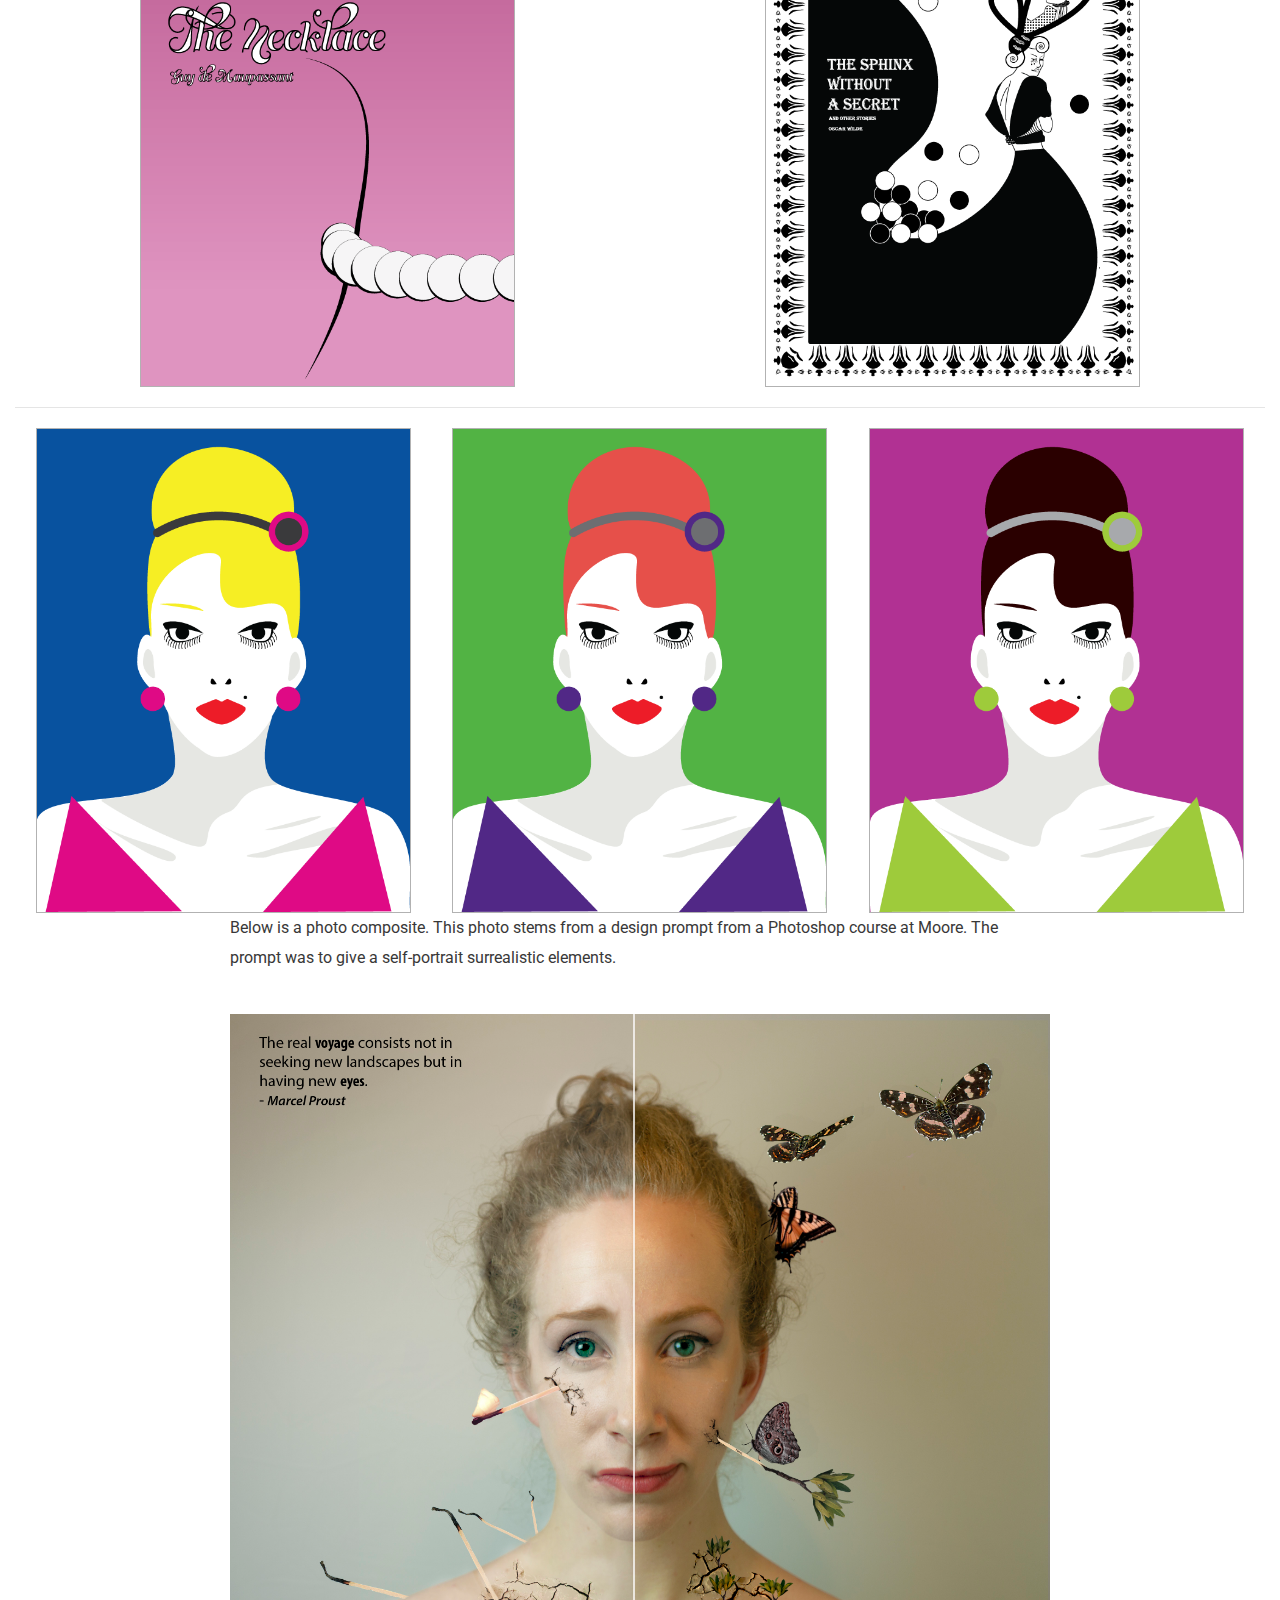
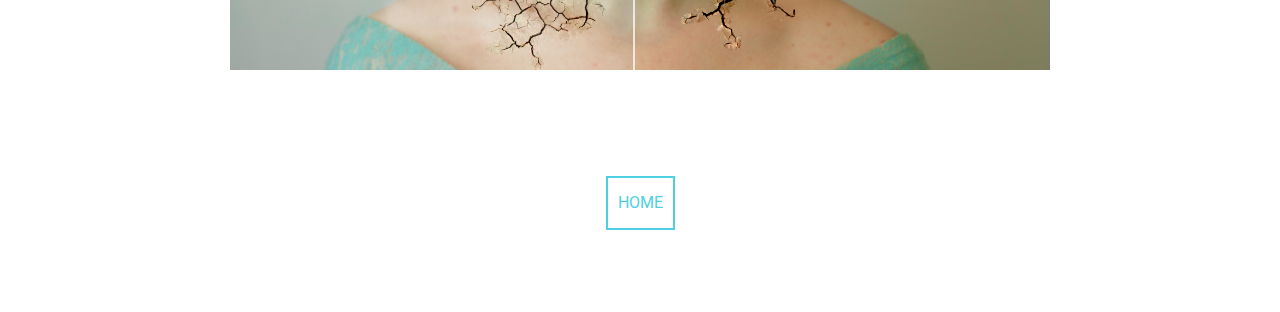
==== commit bb4a8689: "more photos" ====
--- a/adobe.html
+++ b/adobe.html
@@ -61,6 +61,13 @@
         <img class="thumbnail-vector"src="resources/img/vectors/A%20Clean%20Well%20Lighted%20Place.png" alt="the swimmer">
      </div>
         
+         <hr>
+         <div class="vector-row">
+        <img class="thumbnail-vector"src="resources/img/vectors/necklace.png" alt="necklace">
+        <img class="thumbnail-vector"src="resources/img/vectors/sphinx.png" alt="sphinx">
+        
+     </div>
+        <hr>
          <div class="vector-row">
         <img class="thumbnail-vector"src="resources/img/vectors/girl_1.png" alt="girl_1">
         <img class="thumbnail-vector"src="resources/img/vectors/girl_2.png" alt="girl_2">
